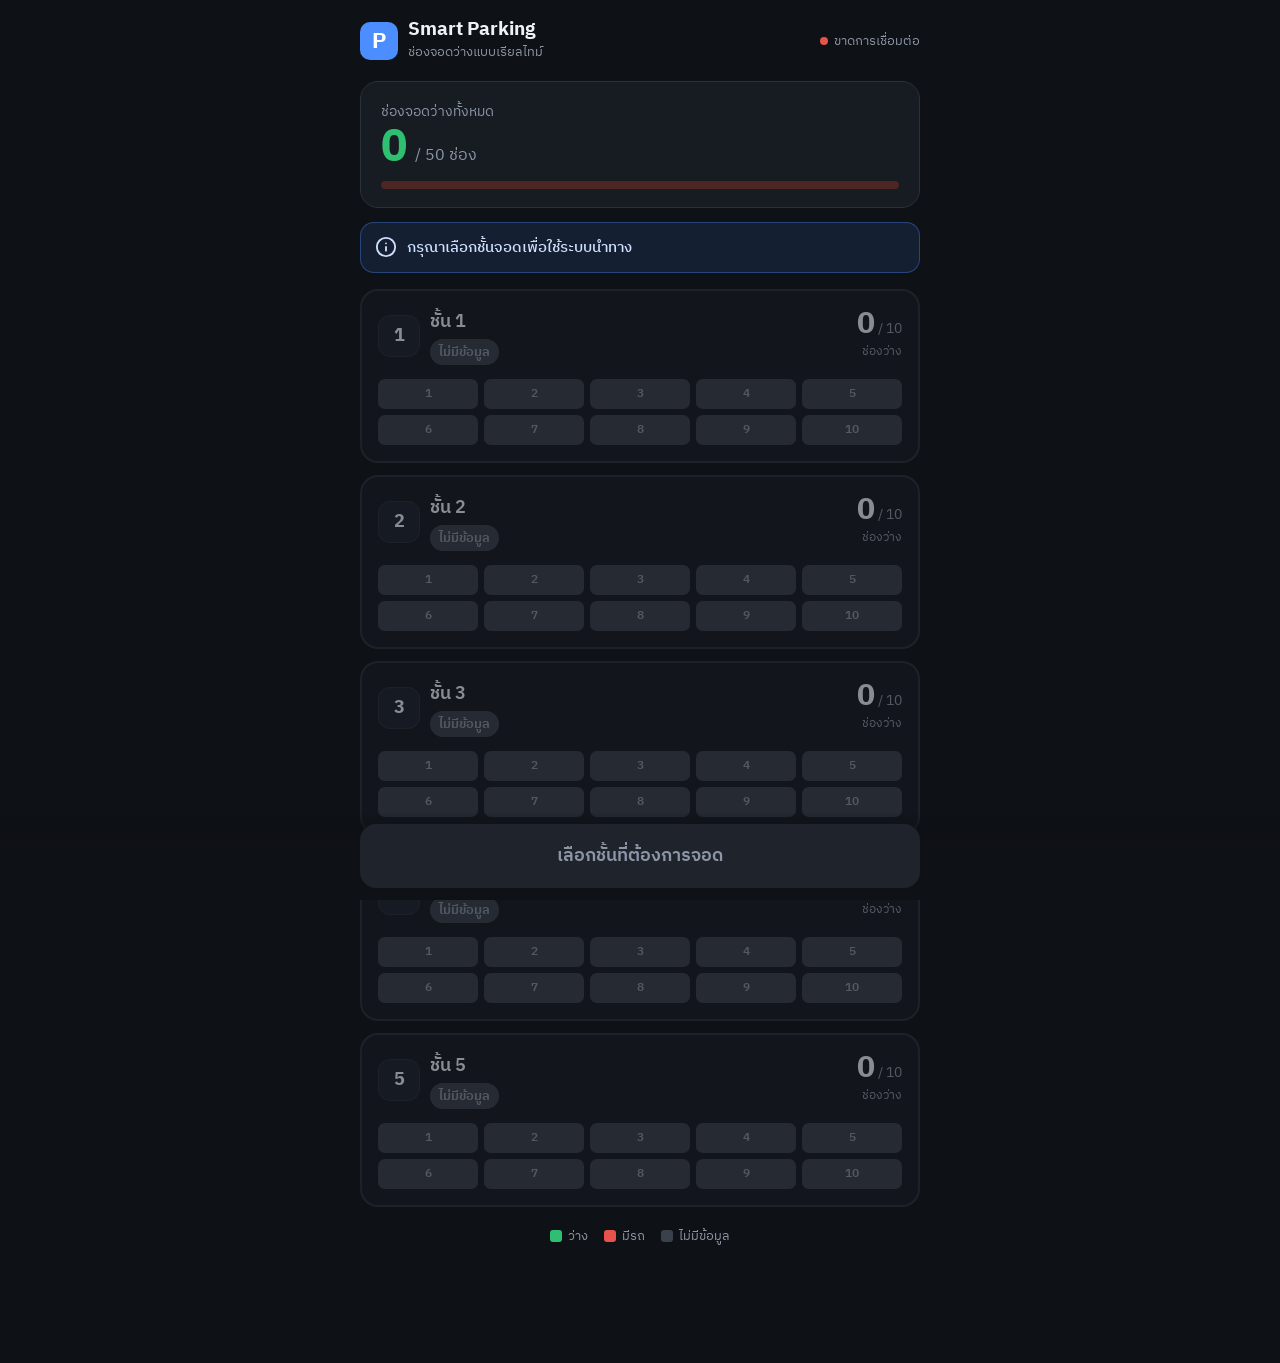
==== index.html @ 0465c323 "Create index.html" ====
<!doctype html>
<html lang="th">
<head>
<meta charset="utf-8">
<meta name="viewport" content="width=device-width,initial-scale=1,viewport-fit=cover">
<meta name="theme-color" content="#0e1116">
<title>Smart Parking</title>
<link rel="preconnect" href="https://fonts.googleapis.com">
<link href="https://fonts.googleapis.com/css2?family=IBM+Plex+Sans+Thai:wght@400;500;600;700&display=swap" rel="stylesheet">
<style>
  :root{
    --bg:#0e1116; --panel:#171b22; --panel-2:#1e232c; --line:#2a313c;
    --text:#eef1f5; --muted:#8b95a5;
    --free:#2fbf71; --free-dim:#1c4a33;
    --taken:#e5534b; --taken-dim:#4d2523;
    --warn:#f0a83a; --unknown:#3a414c;
    --accent:#4c8dff;
  }
  *{box-sizing:border-box;margin:0;padding:0}
  html,body{background:var(--bg)}
  body{font-family:'IBM Plex Sans Thai',sans-serif;color:var(--text);min-height:100vh;
       padding:16px 16px calc(110px + env(safe-area-inset-bottom))}
  .wrap{max-width:560px;margin:0 auto}

  /* ---------- ส่วนหัว ---------- */
  header{display:flex;align-items:center;justify-content:space-between;margin:4px 0 18px}
  .brand{display:flex;align-items:center;gap:10px}
  .logo{width:38px;height:38px;border-radius:10px;background:var(--accent);display:grid;place-items:center;
        font-weight:700;font-size:22px;color:#fff}
  .brand h1{font-size:19px;font-weight:700;line-height:1.1}
  .brand small{display:block;color:var(--muted);font-size:13px;font-weight:400}
  .live{display:flex;align-items:center;gap:6px;font-size:13px;color:var(--muted)}
  .live i{width:8px;height:8px;border-radius:50%;background:var(--free);box-shadow:0 0 0 0 rgba(47,191,113,.6);
          animation:pulse 2s infinite}
  .live.off i{background:var(--taken);animation:none}
  @keyframes pulse{70%{box-shadow:0 0 0 7px rgba(47,191,113,0)}100%{box-shadow:0 0 0 0 rgba(47,191,113,0)}}

  /* ---------- สรุปรวม ---------- */
  .summary{background:var(--panel);border:1px solid var(--line);border-radius:18px;padding:18px 20px;margin-bottom:14px}
  .summary .label{color:var(--muted);font-size:14px}
  .summary .big{display:flex;align-items:baseline;gap:8px;margin:2px 0 12px}
  .summary .big b{font-size:44px;font-weight:700;color:var(--free);line-height:1}
  .summary .big span{color:var(--muted);font-size:16px}
  .bar{height:8px;background:var(--taken-dim);border-radius:99px;overflow:hidden}
  .bar > div{height:100%;background:var(--free);border-radius:99px;transition:width .5s}

  /* ---------- คำแนะนำ ---------- */
  .hint{display:flex;gap:10px;align-items:center;background:rgba(76,141,255,.12);border:1px solid rgba(76,141,255,.35);
        color:#cfe0ff;border-radius:14px;padding:12px 14px;font-size:15px;font-weight:500;margin-bottom:16px}
  .hint svg{flex:none}

  /* ---------- การ์ดชั้น ---------- */
  .floors{display:flex;flex-direction:column;gap:12px}
  .floor{background:var(--panel);border:2px solid var(--line);border-radius:18px;padding:16px;cursor:pointer;
         transition:border-color .15s,transform .1s;-webkit-tap-highlight-color:transparent}
  .floor:active{transform:scale(.99)}
  .floor.selected{border-color:var(--accent);background:var(--panel-2)}
  .floor.disabled{cursor:not-allowed;opacity:.55}
  .row{display:flex;align-items:center;justify-content:space-between;gap:10px}
  .fname{display:flex;align-items:center;gap:10px}
  .badge{width:42px;height:42px;border-radius:12px;background:var(--panel-2);border:1px solid var(--line);
         display:grid;place-items:center;font-weight:700;font-size:18px}
  .floor.selected .badge{background:var(--accent);border-color:var(--accent)}
  .fname h2{font-size:18px;font-weight:600}
  .status{font-size:13px;font-weight:600;padding:2px 9px;border-radius:99px;display:inline-block;margin-top:2px}
  .s-free{background:var(--free-dim);color:var(--free)}
  .s-low{background:rgba(240,168,58,.15);color:var(--warn)}
  .s-full{background:var(--taken-dim);color:var(--taken)}
  .s-none{background:var(--unknown);color:var(--muted)}
  .count{text-align:right}
  .count b{font-size:30px;font-weight:700;line-height:1}
  .count span{color:var(--muted);font-size:14px}
  .count small{display:block;color:var(--muted);font-size:12px}

  .slots{display:grid;grid-template-columns:repeat(5,1fr);gap:6px;margin-top:14px}
  .slot{height:30px;border-radius:7px;display:grid;place-items:center;font-size:12px;font-weight:600}
  .slot.free{background:var(--free-dim);color:var(--free);border:1px solid rgba(47,191,113,.4)}
  .slot.taken{background:var(--taken-dim);color:#f3a29d}
  .slot.unknown{background:var(--unknown);color:var(--muted)}
  .offline{color:var(--warn);font-size:13px;margin-top:10px}

  .legend{display:flex;gap:16px;justify-content:center;color:var(--muted);font-size:13px;margin:18px 0 6px}
  .legend span{display:flex;align-items:center;gap:6px}
  .legend i{width:12px;height:12px;border-radius:3px;display:inline-block}
  .updated{text-align:center;color:var(--muted);font-size:12px}

  /* ---------- แถบปุ่มด้านล่าง ---------- */
  .cta{position:fixed;left:0;right:0;bottom:0;padding:12px 16px calc(12px + env(safe-area-inset-bottom));
       background:linear-gradient(to top,var(--bg) 70%,rgba(14,17,22,0))}
  .cta button{display:block;width:100%;max-width:560px;margin:0 auto;border:0;border-radius:16px;padding:17px;
              font:600 18px 'IBM Plex Sans Thai',sans-serif;background:var(--accent);color:#fff;cursor:pointer}
  .cta button:disabled{background:var(--panel-2);color:var(--muted);cursor:default}

  .toast{position:fixed;left:50%;top:16px;transform:translate(-50%,-80px);background:var(--warn);color:#1a1200;
         padding:10px 16px;border-radius:12px;font-weight:600;font-size:14px;transition:transform .3s;z-index:5;
         max-width:calc(100% - 32px)}
  .toast.show{transform:translate(-50%,0)}
</style>
</head>
<body>
<div class="wrap">
  <header>
    <div class="brand">
      <div class="logo">P</div>
      <div><h1>Smart Parking</h1><small>ช่องจอดว่างแบบเรียลไทม์</small></div>
    </div>
    <div class="live" id="live"><i></i><span id="liveText">กำลังเชื่อมต่อ</span></div>
  </header>

  <section class="summary">
    <div class="label">ช่องจอดว่างทั้งหมด</div>
    <div class="big"><b id="totalFree">–</b><span id="totalOf">/ – ช่อง</span></div>
    <div class="bar"><div id="totalBar" style="width:0"></div></div>
  </section>

  <div class="hint">
    <svg width="22" height="22" viewBox="0 0 24 24" fill="none" stroke="currentColor" stroke-width="2"
         stroke-linecap="round" stroke-linejoin="round"><circle cx="12" cy="12" r="10"/><path d="M12 16v-4M12 8h.01"/></svg>
    กรุณาเลือกชั้นจอดเพื่อใช้ระบบนำทาง
  </div>

  <div class="floors" id="floors"></div>

  <div class="legend">
    <span><i style="background:var(--free)"></i>ว่าง</span>
    <span><i style="background:var(--taken)"></i>มีรถ</span>
    <span><i style="background:var(--unknown)"></i>ไม่มีข้อมูล</span>
  </div>
  <div class="updated" id="updated"></div>
</div>

<div class="cta"><button id="go" disabled>เลือกชั้นที่ต้องการจอด</button></div>
<div class="toast" id="toast"></div>

<script>
// =================== ตั้งค่า ===================
const FIREBASE_URL = "https://smart-parking-e512d-default-rtdb.asia-southeast1.firebasedatabase.app";
const FLOORS = [                         // ชั้นทั้งหมดในอาคาร (แสดงเสมอ แม้ ESP32 ยังไม่ส่งข้อมูล)
  { id: "F1", name: "ชั้น 1", slots: 10 },
  { id: "F2", name: "ชั้น 2", slots: 10 },
  { id: "F3", name: "ชั้น 3", slots: 10 },
  { id: "F4", name: "ชั้น 4", slots: 10 },
  { id: "F5", name: "ชั้น 5", slots: 10 },
];
const NAV_PAGE = "nav.html";             // หน้าระบบนำทาง (ส่งชั้นที่เลือกไปเป็น ?floor=F1)
const LOW_LEFT = 2;                      // เหลือว่างไม่เกินนี้ = "ใกล้เต็ม"
const STALE_MS = 120000;                 // ESP32 ไม่ส่งข้อมูลเกิน 2 นาที = ออฟไลน์
const POLL_MS  = 3000;
// ===============================================

const $ = id => document.getElementById(id);
const DEMO = new URLSearchParams(location.search).has('demo');   // ?demo = ข้อมูลจำลอง
let parking = {}, selected = null, online = false;

// ---------- เวลาอ้างอิง ----------
// ไม่ใช้นาฬิกามือถือตรง ๆ เพราะถ้านาฬิกามือถือเพี้ยน ESP32 ทุกตัวจะดูเหมือนออฟไลน์
// ใช้เวลาของ ESP32 ตัวที่ส่งข้อมูลล่าสุด (เวลาจากเซิร์ฟเวอร์ Firebase) เป็นตัวเทียบแทน
const ALL_DOWN_MS = 600000;              // ทุกตัวเงียบเกิน 10 นาที = ถือว่าระบบล่มทั้งหมด
function refNow() {
  let newest = 0;
  for (const f of FLOORS)
    for (const u of Object.values((parking[f.id] || {}).units || {})) newest = Math.max(newest, u.t || 0);
  return newest && Date.now() - newest < ALL_DOWN_MS ? newest : Date.now();
}

// ---------- อ่านสถานะช่องจอด: 0 ว่าง / 1 มีรถ / null ไม่ทราบ (ออฟไลน์หรือเซนเซอร์เสีย) ----------
function slotsOf(f, now) {
  const d = parking[f.id] || {};
  const arr = new Array(f.slots).fill(null);
  for (const [k, v] of Object.entries(d.slots || {}))
    if (+k < f.slots) arr[+k] = (v === 0 || v === 1) ? v : null;   // 2 = เซนเซอร์เสีย
  for (const u of Object.values(d.units || {}))
    if (!u.t || now - u.t > STALE_MS)
      for (let i = u.from; i < u.from + u.count && i < f.slots; i++) arr[i] = null;
  return arr;
}

function statusOf(free, known, total) {
  if (known === 0)    return ['s-none', 'ไม่มีข้อมูล'];
  if (free === 0)     return ['s-full', 'เต็ม'];
  if (free <= LOW_LEFT) return ['s-low', 'ใกล้เต็ม'];
  return ['s-free', 'ว่าง'];
}

// ---------- วาดหน้าจอ ----------
function render() {
  let sumFree = 0, sumTotal = 0, latest = 0;
  const box = $('floors'), now = refNow();
  box.innerHTML = '';

  for (const f of FLOORS) {
    const slots = slotsOf(f, now);
    const free  = slots.filter(s => s === 0).length;
    const known = slots.filter(s => s !== null).length;
    const [cls, label] = statusOf(free, known, f.slots);
    sumFree += free; sumTotal += f.slots;
    for (const u of Object.values((parking[f.id] || {}).units || {})) latest = Math.max(latest, u.t || 0);

    const canPick = free > 0;
    if (selected === f.id && !canPick) { selected = null; toast(`${f.name} เต็มแล้ว กรุณาเลือกชั้นอื่น`); }

    const el = document.createElement('div');
    el.className = 'floor' + (selected === f.id ? ' selected' : '') + (canPick ? '' : ' disabled');
    el.innerHTML = `
      <div class="row">
        <div class="fname">
          <div class="badge">${f.id.replace(/\D/g, '')}</div>
          <div><h2>${f.name}</h2><span class="status ${cls}">${label}</span></div>
        </div>
        <div class="count"><b>${free}</b><span> / ${f.slots}</span><small>ช่องว่าง</small></div>
      </div>
      <div class="slots">${slots.map((s, i) =>
        `<div class="slot ${s === 0 ? 'free' : s === 1 ? 'taken' : 'unknown'}">${i + 1}</div>`).join('')}</div>
      ${known > 0 && known < f.slots ? '<div class="offline">⚠️ เซนเซอร์บางส่วนไม่มีข้อมูล</div>' : ''}`;
    el.onclick = () => {
      if (!canPick) return toast(known ? `${f.name} เต็มแล้ว` : `${f.name} ยังไม่มีข้อมูล`);
      selected = f.id; render();
    };
    box.appendChild(el);
  }

  $('totalFree').textContent = sumFree;
  $('totalOf').textContent = `/ ${sumTotal} ช่อง`;
  $('totalBar').style.width = (sumTotal ? sumFree / sumTotal * 100 : 0) + '%';
  $('updated').textContent = latest ? 'อัปเดตล่าสุด ' + new Date(latest).toLocaleTimeString('th-TH') : '';

  const go = $('go'), sel = FLOORS.find(f => f.id === selected);
  go.disabled = !sel;
  go.textContent = sel ? `เริ่มนำทางไป ${sel.name}  →` : 'เลือกชั้นที่ต้องการจอด';

  $('live').classList.toggle('off', !online);
  $('liveText').textContent = online ? (DEMO ? 'โหมดสาธิต' : 'ออนไลน์') : 'ขาดการเชื่อมต่อ';
}

$('go').onclick = () => {
  if (selected) location.href = `${NAV_PAGE}?floor=${encodeURIComponent(selected)}`;
};

let toastTimer;
function toast(msg) {
  const t = $('toast'); t.textContent = msg; t.classList.add('show');
  clearTimeout(toastTimer); toastTimer = setTimeout(() => t.classList.remove('show'), 2200);
}

// ---------- ดึงข้อมูล ----------
async function load() {
  if (DEMO) { demoTick(); online = true; render(); return; }
  try {
    const r = await fetch(FIREBASE_URL + '/parking.json', { cache: 'no-store' });
    if (!r.ok) throw new Error(r.status);
    parking = (await r.json()) || {};
    online = true;
  } catch (e) { online = false; }
  render();
}

// ข้อมูลจำลอง ใช้ดูหน้าตาโดยไม่ต้องมีเซนเซอร์ (เปิดด้วย ?demo)
function demoTick() {
  for (const f of FLOORS) {
    const d = parking[f.id] || (parking[f.id] = {
      slots: Array.from({ length: f.slots }, () => +(Math.random() < 0.6)), units: {} });
    if (f.id === 'F3') d.slots = d.slots.map(() => 1);                       // ชั้น 3 เต็ม
    else if (Math.random() < 0.5) { const i = Math.floor(Math.random() * f.slots); d.slots[i] ^= 1; }
    d.units = { A: { t: Date.now(), from: 0, count: 5 },
                B: { t: f.id === 'F5' ? 0 : Date.now(), from: 5, count: 5 } };      // ชั้น 5 ตัว B ออฟไลน์
  }
}

render();
load();
setInterval(load, POLL_MS);
</script>
</body>
</html>
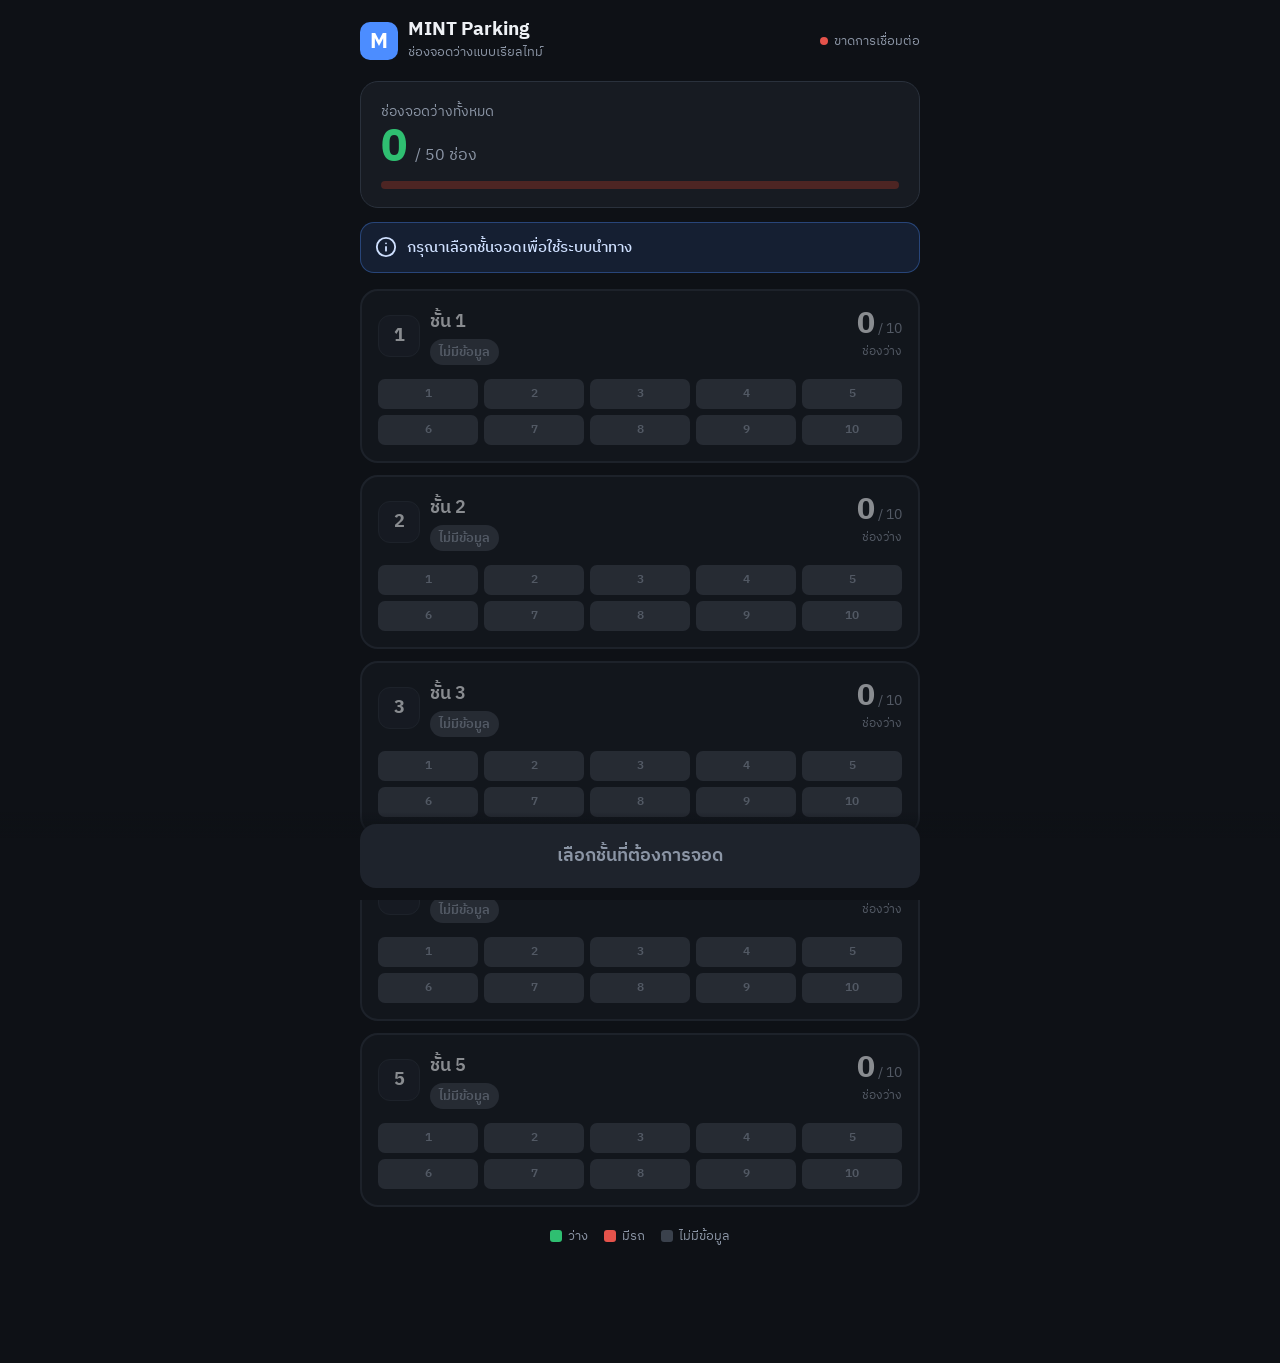
==== commit b250dc0a: "Update index.html" ====
--- a/index.html
+++ b/index.html
@@ -101,8 +101,8 @@
 <div class="wrap">
   <header>
     <div class="brand">
-      <div class="logo">P</div>
-      <div><h1>Smart Parking</h1><small>ช่องจอดว่างแบบเรียลไทม์</small></div>
+      <div class="logo">M</div>
+      <div><h1>MINT Parking</h1><small>ช่องจอดว่างแบบเรียลไทม์</small></div>
     </div>
     <div class="live" id="live"><i></i><span id="liveText">กำลังเชื่อมต่อ</span></div>
   </header>
@@ -134,7 +134,7 @@
 
 <script>
 // =================== ตั้งค่า ===================
-const FIREBASE_URL = "https://smart-parking-e512d-default-rtdb.asia-southeast1.firebasedatabase.app";
+const FIREBASE_URL = "https://mintparking-52573-default-rtdb.asia-southeast1.firebasedatabase.app";
 const FLOORS = [                         // ชั้นทั้งหมดในอาคาร (แสดงเสมอ แม้ ESP32 ยังไม่ส่งข้อมูล)
   { id: "F1", name: "ชั้น 1", slots: 10 },
   { id: "F2", name: "ชั้น 2", slots: 10 },
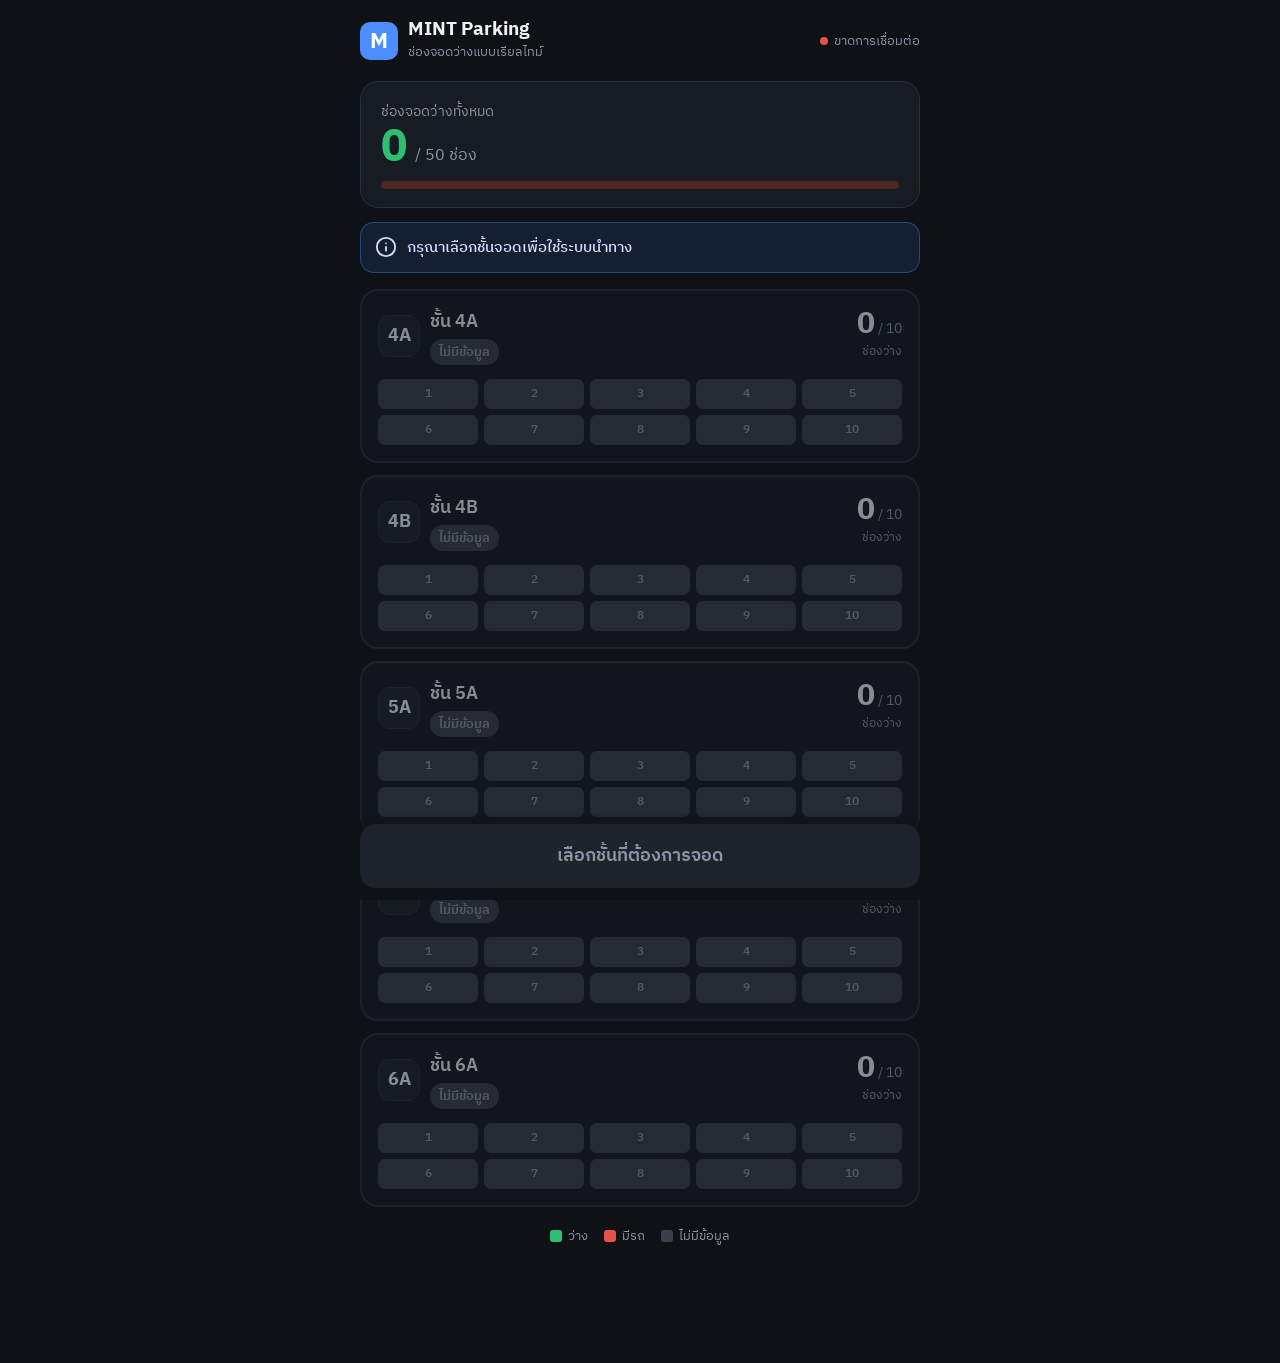
==== commit d6d376fd: "Update index.html" ====
--- a/index.html
+++ b/index.html
@@ -4,7 +4,7 @@
 <meta charset="utf-8">
 <meta name="viewport" content="width=device-width,initial-scale=1,viewport-fit=cover">
 <meta name="theme-color" content="#0e1116">
-<title>Smart Parking</title>
+<title>MINT Parking</title>
 <link rel="preconnect" href="https://fonts.googleapis.com">
 <link href="https://fonts.googleapis.com/css2?family=IBM+Plex+Sans+Thai:wght@400;500;600;700&display=swap" rel="stylesheet">
 <style>
@@ -136,11 +136,11 @@
 // =================== ตั้งค่า ===================
 const FIREBASE_URL = "https://mintparking-52573-default-rtdb.asia-southeast1.firebasedatabase.app";
 const FLOORS = [                         // ชั้นทั้งหมดในอาคาร (แสดงเสมอ แม้ ESP32 ยังไม่ส่งข้อมูล)
-  { id: "F1", name: "ชั้น 1", slots: 10 },
-  { id: "F2", name: "ชั้น 2", slots: 10 },
-  { id: "F3", name: "ชั้น 3", slots: 10 },
-  { id: "F4", name: "ชั้น 4", slots: 10 },
-  { id: "F5", name: "ชั้น 5", slots: 10 },
+  { id: "F1", name: "ชั้น 4A", short: "4A", slots: 10 },
+  { id: "F2", name: "ชั้น 4B", short: "4B", slots: 10 },
+  { id: "F3", name: "ชั้น 5A", short: "5A", slots: 10 },
+  { id: "F4", name: "ชั้น 5B", short: "5B", slots: 10 },
+  { id: "F5", name: "ชั้น 6A", short: "6A", slots: 10 },
 ];
 const NAV_PAGE = "nav.html";             // หน้าระบบนำทาง (ส่งชั้นที่เลือกไปเป็น ?floor=F1)
 const LOW_LEFT = 2;                      // เหลือว่างไม่เกินนี้ = "ใกล้เต็ม"
@@ -204,7 +204,7 @@
     el.innerHTML = `
       <div class="row">
         <div class="fname">
-          <div class="badge">${f.id.replace(/\D/g, '')}</div>
+          <div class="badge">${f.short || f.id}</div>
           <div><h2>${f.name}</h2><span class="status ${cls}">${label}</span></div>
         </div>
         <div class="count"><b>${free}</b><span> / ${f.slots}</span><small>ช่องว่าง</small></div>
@@ -259,10 +259,10 @@
   for (const f of FLOORS) {
     const d = parking[f.id] || (parking[f.id] = {
       slots: Array.from({ length: f.slots }, () => +(Math.random() < 0.6)), units: {} });
-    if (f.id === 'F3') d.slots = d.slots.map(() => 1);                       // ชั้น 3 เต็ม
+    if (f.id === 'F3') d.slots = d.slots.map(() => 1);                       // ชั้น 5A เต็ม
     else if (Math.random() < 0.5) { const i = Math.floor(Math.random() * f.slots); d.slots[i] ^= 1; }
     d.units = { A: { t: Date.now(), from: 0, count: 5 },
-                B: { t: f.id === 'F5' ? 0 : Date.now(), from: 5, count: 5 } };      // ชั้น 5 ตัว B ออฟไลน์
+                B: { t: f.id === 'F5' ? 0 : Date.now(), from: 5, count: 5 } };      // ชั้น 6A ตัว B ออฟไลน์
   }
 }
 
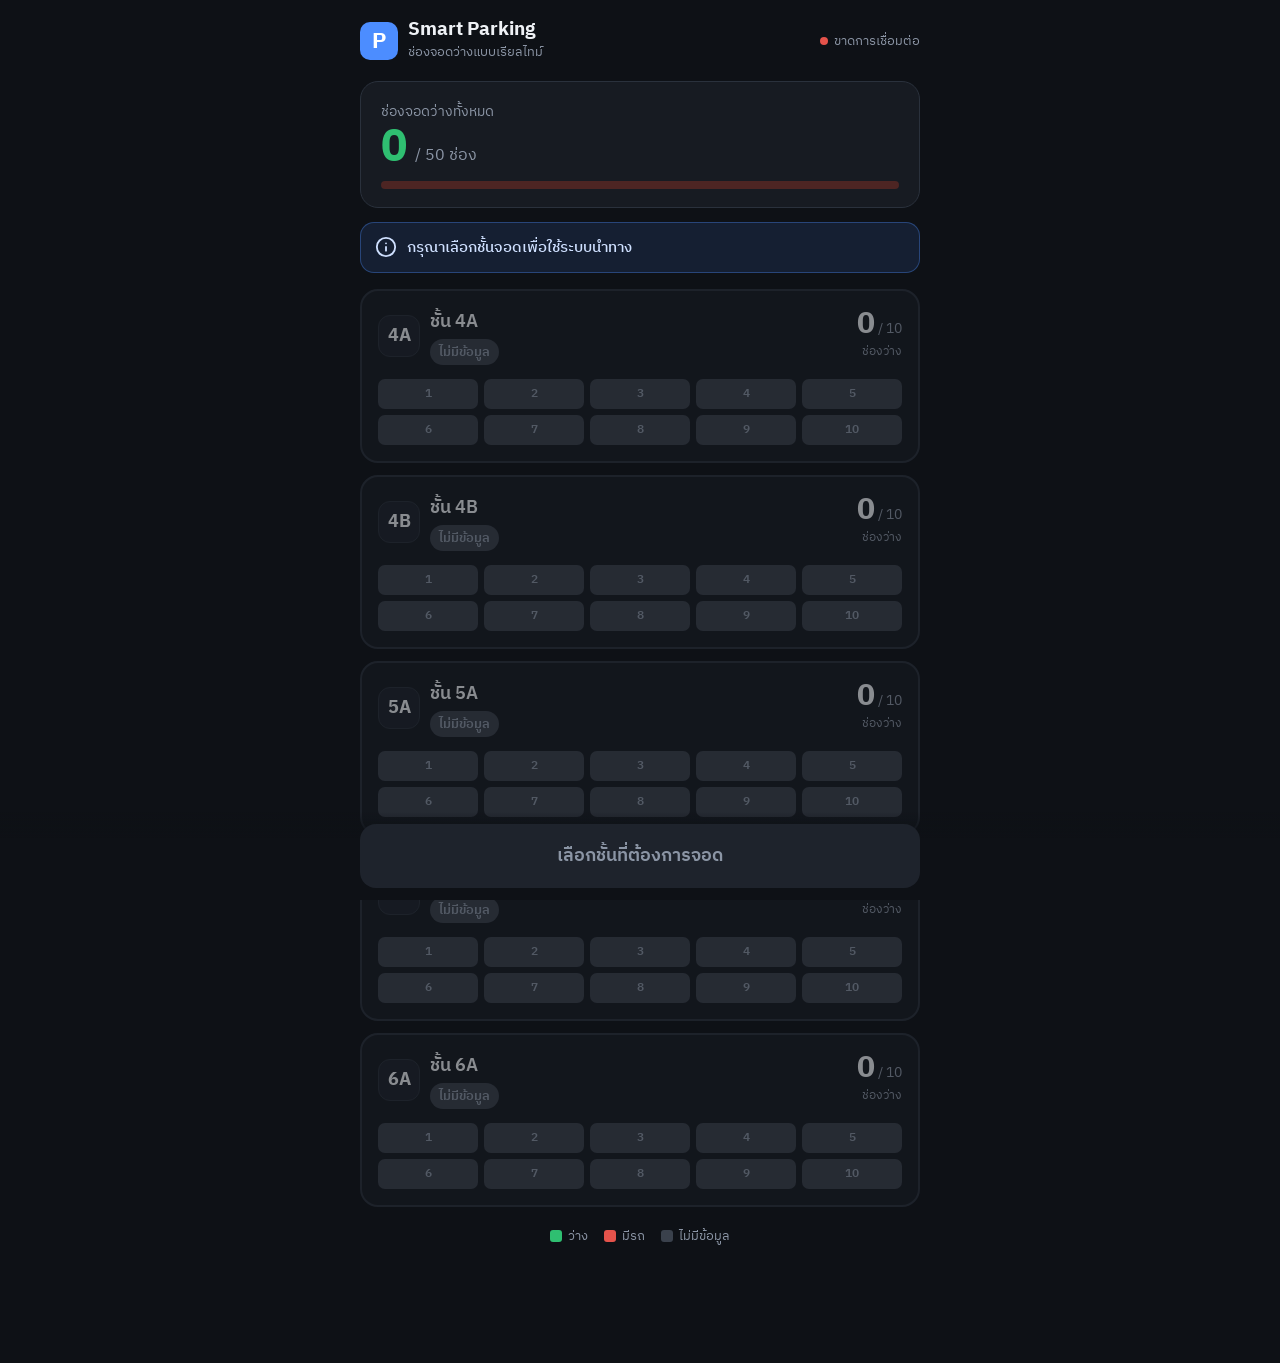
==== commit 0797170b: "Add files via upload" ====
--- a/index.html
+++ b/index.html
@@ -4,105 +4,19 @@
 <meta charset="utf-8">
 <meta name="viewport" content="width=device-width,initial-scale=1,viewport-fit=cover">
 <meta name="theme-color" content="#0e1116">
-<title>MINT Parking</title>
+<title>Smart Parking</title>
 <link rel="preconnect" href="https://fonts.googleapis.com">
 <link href="https://fonts.googleapis.com/css2?family=IBM+Plex+Sans+Thai:wght@400;500;600;700&display=swap" rel="stylesheet">
-<style>
-  :root{
-    --bg:#0e1116; --panel:#171b22; --panel-2:#1e232c; --line:#2a313c;
-    --text:#eef1f5; --muted:#8b95a5;
-    --free:#2fbf71; --free-dim:#1c4a33;
-    --taken:#e5534b; --taken-dim:#4d2523;
-    --warn:#f0a83a; --unknown:#3a414c;
-    --accent:#4c8dff;
-  }
-  *{box-sizing:border-box;margin:0;padding:0}
-  html,body{background:var(--bg)}
-  body{font-family:'IBM Plex Sans Thai',sans-serif;color:var(--text);min-height:100vh;
-       padding:16px 16px calc(110px + env(safe-area-inset-bottom))}
-  .wrap{max-width:560px;margin:0 auto}
-
-  /* ---------- ส่วนหัว ---------- */
-  header{display:flex;align-items:center;justify-content:space-between;margin:4px 0 18px}
-  .brand{display:flex;align-items:center;gap:10px}
-  .logo{width:38px;height:38px;border-radius:10px;background:var(--accent);display:grid;place-items:center;
-        font-weight:700;font-size:22px;color:#fff}
-  .brand h1{font-size:19px;font-weight:700;line-height:1.1}
-  .brand small{display:block;color:var(--muted);font-size:13px;font-weight:400}
-  .live{display:flex;align-items:center;gap:6px;font-size:13px;color:var(--muted)}
-  .live i{width:8px;height:8px;border-radius:50%;background:var(--free);box-shadow:0 0 0 0 rgba(47,191,113,.6);
-          animation:pulse 2s infinite}
-  .live.off i{background:var(--taken);animation:none}
-  @keyframes pulse{70%{box-shadow:0 0 0 7px rgba(47,191,113,0)}100%{box-shadow:0 0 0 0 rgba(47,191,113,0)}}
-
-  /* ---------- สรุปรวม ---------- */
-  .summary{background:var(--panel);border:1px solid var(--line);border-radius:18px;padding:18px 20px;margin-bottom:14px}
-  .summary .label{color:var(--muted);font-size:14px}
-  .summary .big{display:flex;align-items:baseline;gap:8px;margin:2px 0 12px}
-  .summary .big b{font-size:44px;font-weight:700;color:var(--free);line-height:1}
-  .summary .big span{color:var(--muted);font-size:16px}
-  .bar{height:8px;background:var(--taken-dim);border-radius:99px;overflow:hidden}
-  .bar > div{height:100%;background:var(--free);border-radius:99px;transition:width .5s}
-
-  /* ---------- คำแนะนำ ---------- */
-  .hint{display:flex;gap:10px;align-items:center;background:rgba(76,141,255,.12);border:1px solid rgba(76,141,255,.35);
-        color:#cfe0ff;border-radius:14px;padding:12px 14px;font-size:15px;font-weight:500;margin-bottom:16px}
-  .hint svg{flex:none}
-
-  /* ---------- การ์ดชั้น ---------- */
-  .floors{display:flex;flex-direction:column;gap:12px}
-  .floor{background:var(--panel);border:2px solid var(--line);border-radius:18px;padding:16px;cursor:pointer;
-         transition:border-color .15s,transform .1s;-webkit-tap-highlight-color:transparent}
-  .floor:active{transform:scale(.99)}
-  .floor.selected{border-color:var(--accent);background:var(--panel-2)}
-  .floor.disabled{cursor:not-allowed;opacity:.55}
-  .row{display:flex;align-items:center;justify-content:space-between;gap:10px}
-  .fname{display:flex;align-items:center;gap:10px}
-  .badge{width:42px;height:42px;border-radius:12px;background:var(--panel-2);border:1px solid var(--line);
-         display:grid;place-items:center;font-weight:700;font-size:18px}
-  .floor.selected .badge{background:var(--accent);border-color:var(--accent)}
-  .fname h2{font-size:18px;font-weight:600}
-  .status{font-size:13px;font-weight:600;padding:2px 9px;border-radius:99px;display:inline-block;margin-top:2px}
-  .s-free{background:var(--free-dim);color:var(--free)}
-  .s-low{background:rgba(240,168,58,.15);color:var(--warn)}
-  .s-full{background:var(--taken-dim);color:var(--taken)}
-  .s-none{background:var(--unknown);color:var(--muted)}
-  .count{text-align:right}
-  .count b{font-size:30px;font-weight:700;line-height:1}
-  .count span{color:var(--muted);font-size:14px}
-  .count small{display:block;color:var(--muted);font-size:12px}
-
-  .slots{display:grid;grid-template-columns:repeat(5,1fr);gap:6px;margin-top:14px}
-  .slot{height:30px;border-radius:7px;display:grid;place-items:center;font-size:12px;font-weight:600}
-  .slot.free{background:var(--free-dim);color:var(--free);border:1px solid rgba(47,191,113,.4)}
-  .slot.taken{background:var(--taken-dim);color:#f3a29d}
-  .slot.unknown{background:var(--unknown);color:var(--muted)}
-  .offline{color:var(--warn);font-size:13px;margin-top:10px}
-
-  .legend{display:flex;gap:16px;justify-content:center;color:var(--muted);font-size:13px;margin:18px 0 6px}
-  .legend span{display:flex;align-items:center;gap:6px}
-  .legend i{width:12px;height:12px;border-radius:3px;display:inline-block}
-  .updated{text-align:center;color:var(--muted);font-size:12px}
-
-  /* ---------- แถบปุ่มด้านล่าง ---------- */
-  .cta{position:fixed;left:0;right:0;bottom:0;padding:12px 16px calc(12px + env(safe-area-inset-bottom));
-       background:linear-gradient(to top,var(--bg) 70%,rgba(14,17,22,0))}
-  .cta button{display:block;width:100%;max-width:560px;margin:0 auto;border:0;border-radius:16px;padding:17px;
-              font:600 18px 'IBM Plex Sans Thai',sans-serif;background:var(--accent);color:#fff;cursor:pointer}
-  .cta button:disabled{background:var(--panel-2);color:var(--muted);cursor:default}
-
-  .toast{position:fixed;left:50%;top:16px;transform:translate(-50%,-80px);background:var(--warn);color:#1a1200;
-         padding:10px 16px;border-radius:12px;font-weight:600;font-size:14px;transition:transform .3s;z-index:5;
-         max-width:calc(100% - 32px)}
-  .toast.show{transform:translate(-50%,0)}
-</style>
+<!-- แก้ไฟล์ CSS/JS เมื่อไร ให้เพิ่มเลข ?v= เพื่อให้มือถือโหลดไฟล์ใหม่ -->
+<link rel="stylesheet" href="css/base.css?v=1">
+<link rel="stylesheet" href="css/dashboard.css?v=1">
 </head>
 <body>
 <div class="wrap">
   <header>
     <div class="brand">
-      <div class="logo">M</div>
-      <div><h1>MINT Parking</h1><small>ช่องจอดว่างแบบเรียลไทม์</small></div>
+      <div class="logo">P</div>
+      <div><h1>Smart Parking</h1><small>ช่องจอดว่างแบบเรียลไทม์</small></div>
     </div>
     <div class="live" id="live"><i></i><span id="liveText">กำลังเชื่อมต่อ</span></div>
   </header>
@@ -122,9 +36,9 @@
   <div class="floors" id="floors"></div>
 
   <div class="legend">
-    <span><i style="background:var(--free)"></i>ว่าง</span>
-    <span><i style="background:var(--taken)"></i>มีรถ</span>
-    <span><i style="background:var(--unknown)"></i>ไม่มีข้อมูล</span>
+    <span><i class="l-free"></i>ว่าง</span>
+    <span><i class="l-taken"></i>มีรถ</span>
+    <span><i class="l-unknown"></i>ไม่มีข้อมูล</span>
   </div>
   <div class="updated" id="updated"></div>
 </div>
@@ -132,143 +46,8 @@
 <div class="cta"><button id="go" disabled>เลือกชั้นที่ต้องการจอด</button></div>
 <div class="toast" id="toast"></div>
 
-<script>
-// =================== ตั้งค่า ===================
-const FIREBASE_URL = "https://mintparking-52573-default-rtdb.asia-southeast1.firebasedatabase.app";
-const FLOORS = [                         // ชั้นทั้งหมดในอาคาร (แสดงเสมอ แม้ ESP32 ยังไม่ส่งข้อมูล)
-  { id: "F1", name: "ชั้น 4A", short: "4A", slots: 10 },
-  { id: "F2", name: "ชั้น 4B", short: "4B", slots: 10 },
-  { id: "F3", name: "ชั้น 5A", short: "5A", slots: 10 },
-  { id: "F4", name: "ชั้น 5B", short: "5B", slots: 10 },
-  { id: "F5", name: "ชั้น 6A", short: "6A", slots: 10 },
-];
-const NAV_PAGE = "nav.html";             // หน้าระบบนำทาง (ส่งชั้นที่เลือกไปเป็น ?floor=F1)
-const LOW_LEFT = 2;                      // เหลือว่างไม่เกินนี้ = "ใกล้เต็ม"
-const STALE_MS = 120000;                 // ESP32 ไม่ส่งข้อมูลเกิน 2 นาที = ออฟไลน์
-const POLL_MS  = 3000;
-// ===============================================
-
-const $ = id => document.getElementById(id);
-const DEMO = new URLSearchParams(location.search).has('demo');   // ?demo = ข้อมูลจำลอง
-let parking = {}, selected = null, online = false;
-
-// ---------- เวลาอ้างอิง ----------
-// ไม่ใช้นาฬิกามือถือตรง ๆ เพราะถ้านาฬิกามือถือเพี้ยน ESP32 ทุกตัวจะดูเหมือนออฟไลน์
-// ใช้เวลาของ ESP32 ตัวที่ส่งข้อมูลล่าสุด (เวลาจากเซิร์ฟเวอร์ Firebase) เป็นตัวเทียบแทน
-const ALL_DOWN_MS = 600000;              // ทุกตัวเงียบเกิน 10 นาที = ถือว่าระบบล่มทั้งหมด
-function refNow() {
-  let newest = 0;
-  for (const f of FLOORS)
-    for (const u of Object.values((parking[f.id] || {}).units || {})) newest = Math.max(newest, u.t || 0);
-  return newest && Date.now() - newest < ALL_DOWN_MS ? newest : Date.now();
-}
-
-// ---------- อ่านสถานะช่องจอด: 0 ว่าง / 1 มีรถ / null ไม่ทราบ (ออฟไลน์หรือเซนเซอร์เสีย) ----------
-function slotsOf(f, now) {
-  const d = parking[f.id] || {};
-  const arr = new Array(f.slots).fill(null);
-  for (const [k, v] of Object.entries(d.slots || {}))
-    if (+k < f.slots) arr[+k] = (v === 0 || v === 1) ? v : null;   // 2 = เซนเซอร์เสีย
-  for (const u of Object.values(d.units || {}))
-    if (!u.t || now - u.t > STALE_MS)
-      for (let i = u.from; i < u.from + u.count && i < f.slots; i++) arr[i] = null;
-  return arr;
-}
-
-function statusOf(free, known, total) {
-  if (known === 0)    return ['s-none', 'ไม่มีข้อมูล'];
-  if (free === 0)     return ['s-full', 'เต็ม'];
-  if (free <= LOW_LEFT) return ['s-low', 'ใกล้เต็ม'];
-  return ['s-free', 'ว่าง'];
-}
-
-// ---------- วาดหน้าจอ ----------
-function render() {
-  let sumFree = 0, sumTotal = 0, latest = 0;
-  const box = $('floors'), now = refNow();
-  box.innerHTML = '';
-
-  for (const f of FLOORS) {
-    const slots = slotsOf(f, now);
-    const free  = slots.filter(s => s === 0).length;
-    const known = slots.filter(s => s !== null).length;
-    const [cls, label] = statusOf(free, known, f.slots);
-    sumFree += free; sumTotal += f.slots;
-    for (const u of Object.values((parking[f.id] || {}).units || {})) latest = Math.max(latest, u.t || 0);
-
-    const canPick = free > 0;
-    if (selected === f.id && !canPick) { selected = null; toast(`${f.name} เต็มแล้ว กรุณาเลือกชั้นอื่น`); }
-
-    const el = document.createElement('div');
-    el.className = 'floor' + (selected === f.id ? ' selected' : '') + (canPick ? '' : ' disabled');
-    el.innerHTML = `
-      <div class="row">
-        <div class="fname">
-          <div class="badge">${f.short || f.id}</div>
-          <div><h2>${f.name}</h2><span class="status ${cls}">${label}</span></div>
-        </div>
-        <div class="count"><b>${free}</b><span> / ${f.slots}</span><small>ช่องว่าง</small></div>
-      </div>
-      <div class="slots">${slots.map((s, i) =>
-        `<div class="slot ${s === 0 ? 'free' : s === 1 ? 'taken' : 'unknown'}">${i + 1}</div>`).join('')}</div>
-      ${known > 0 && known < f.slots ? '<div class="offline">⚠️ เซนเซอร์บางส่วนไม่มีข้อมูล</div>' : ''}`;
-    el.onclick = () => {
-      if (!canPick) return toast(known ? `${f.name} เต็มแล้ว` : `${f.name} ยังไม่มีข้อมูล`);
-      selected = f.id; render();
-    };
-    box.appendChild(el);
-  }
-
-  $('totalFree').textContent = sumFree;
-  $('totalOf').textContent = `/ ${sumTotal} ช่อง`;
-  $('totalBar').style.width = (sumTotal ? sumFree / sumTotal * 100 : 0) + '%';
-  $('updated').textContent = latest ? 'อัปเดตล่าสุด ' + new Date(latest).toLocaleTimeString('th-TH') : '';
-
-  const go = $('go'), sel = FLOORS.find(f => f.id === selected);
-  go.disabled = !sel;
-  go.textContent = sel ? `เริ่มนำทางไป ${sel.name}  →` : 'เลือกชั้นที่ต้องการจอด';
-
-  $('live').classList.toggle('off', !online);
-  $('liveText').textContent = online ? (DEMO ? 'โหมดสาธิต' : 'ออนไลน์') : 'ขาดการเชื่อมต่อ';
-}
-
-$('go').onclick = () => {
-  if (selected) location.href = `${NAV_PAGE}?floor=${encodeURIComponent(selected)}`;
-};
-
-let toastTimer;
-function toast(msg) {
-  const t = $('toast'); t.textContent = msg; t.classList.add('show');
-  clearTimeout(toastTimer); toastTimer = setTimeout(() => t.classList.remove('show'), 2200);
-}
-
-// ---------- ดึงข้อมูล ----------
-async function load() {
-  if (DEMO) { demoTick(); online = true; render(); return; }
-  try {
-    const r = await fetch(FIREBASE_URL + '/parking.json', { cache: 'no-store' });
-    if (!r.ok) throw new Error(r.status);
-    parking = (await r.json()) || {};
-    online = true;
-  } catch (e) { online = false; }
-  render();
-}
-
-// ข้อมูลจำลอง ใช้ดูหน้าตาโดยไม่ต้องมีเซนเซอร์ (เปิดด้วย ?demo)
-function demoTick() {
-  for (const f of FLOORS) {
-    const d = parking[f.id] || (parking[f.id] = {
-      slots: Array.from({ length: f.slots }, () => +(Math.random() < 0.6)), units: {} });
-    if (f.id === 'F3') d.slots = d.slots.map(() => 1);                       // ชั้น 5A เต็ม
-    else if (Math.random() < 0.5) { const i = Math.floor(Math.random() * f.slots); d.slots[i] ^= 1; }
-    d.units = { A: { t: Date.now(), from: 0, count: 5 },
-                B: { t: f.id === 'F5' ? 0 : Date.now(), from: 5, count: 5 } };      // ชั้น 6A ตัว B ออฟไลน์
-  }
-}
-
-render();
-load();
-setInterval(load, POLL_MS);
-</script>
+<script src="js/config.js?v=1"></script>
+<script src="js/parking.js?v=1"></script>
+<script src="js/dashboard.js?v=1"></script>
 </body>
 </html>
--- a/css/base.css
+++ b/css/base.css
@@ -0,0 +1,17 @@
+/* =====================================================================
+ * base.css — สี ฟอนต์ และค่าพื้นฐานที่ใช้ร่วมกันทั้งสองหน้า
+ * ===================================================================== */
+:root{
+  --bg:#0e1116; --panel:#171b22; --panel-2:#1e232c; --line:#2a313c;
+  --text:#eef1f5; --muted:#8b95a5;
+  --free:#2fbf71; --free-dim:#1c4a33;
+  --taken:#e5534b; --taken-dim:#4d2523;
+  --warn:#f0a83a; --unknown:#3a414c;
+  --accent:#4c8dff;
+  --turn:#0f7a3f;        /* พื้นหลังหน้านำทางเมื่อถึงจุดเลี้ยว */
+  --arrive:#12305e;      /* พื้นหลังหน้านำทางเมื่อถึงชั้นจอด */
+}
+*{box-sizing:border-box;margin:0;padding:0}
+html,body{background:var(--bg)}
+body{font-family:'IBM Plex Sans Thai',sans-serif;color:var(--text);min-height:100vh}
+button{font-family:inherit;cursor:pointer;-webkit-tap-highlight-color:transparent}
--- a/css/dashboard.css
+++ b/css/dashboard.css
@@ -0,0 +1,82 @@
+/* =====================================================================
+ * dashboard.css — หน้าแดชบอร์ด (index.html)
+ * ===================================================================== */
+body{padding:16px 16px calc(110px + env(safe-area-inset-bottom))}
+.wrap{max-width:560px;margin:0 auto}
+
+/* ---------- ส่วนหัว ---------- */
+header{display:flex;align-items:center;justify-content:space-between;margin:4px 0 18px}
+.brand{display:flex;align-items:center;gap:10px}
+.logo{width:38px;height:38px;border-radius:10px;background:var(--accent);display:grid;place-items:center;
+      font-weight:700;font-size:22px;color:#fff}
+.brand h1{font-size:19px;font-weight:700;line-height:1.1}
+.brand small{display:block;color:var(--muted);font-size:13px;font-weight:400}
+.live{display:flex;align-items:center;gap:6px;font-size:13px;color:var(--muted)}
+.live i{width:8px;height:8px;border-radius:50%;background:var(--free);box-shadow:0 0 0 0 rgba(47,191,113,.6);
+        animation:pulse 2s infinite}
+.live.off i{background:var(--taken);animation:none}
+@keyframes pulse{70%{box-shadow:0 0 0 7px rgba(47,191,113,0)}100%{box-shadow:0 0 0 0 rgba(47,191,113,0)}}
+
+/* ---------- สรุปรวม ---------- */
+.summary{background:var(--panel);border:1px solid var(--line);border-radius:18px;padding:18px 20px;margin-bottom:14px}
+.summary .label{color:var(--muted);font-size:14px}
+.summary .big{display:flex;align-items:baseline;gap:8px;margin:2px 0 12px}
+.summary .big b{font-size:44px;font-weight:700;color:var(--free);line-height:1}
+.summary .big span{color:var(--muted);font-size:16px}
+.bar{height:8px;background:var(--taken-dim);border-radius:99px;overflow:hidden}
+.bar > div{height:100%;background:var(--free);border-radius:99px;transition:width .5s}
+
+/* ---------- คำแนะนำ ---------- */
+.hint{display:flex;gap:10px;align-items:center;background:rgba(76,141,255,.12);border:1px solid rgba(76,141,255,.35);
+      color:#cfe0ff;border-radius:14px;padding:12px 14px;font-size:15px;font-weight:500;margin-bottom:16px}
+.hint svg{flex:none}
+
+/* ---------- การ์ดชั้น ---------- */
+.floors{display:flex;flex-direction:column;gap:12px}
+.floor{background:var(--panel);border:2px solid var(--line);border-radius:18px;padding:16px;cursor:pointer;
+       transition:border-color .15s,transform .1s;-webkit-tap-highlight-color:transparent}
+.floor:active{transform:scale(.99)}
+.floor.selected{border-color:var(--accent);background:var(--panel-2)}
+.floor.disabled{cursor:not-allowed;opacity:.55}
+.row{display:flex;align-items:center;justify-content:space-between;gap:10px}
+.fname{display:flex;align-items:center;gap:10px}
+.badge{width:42px;height:42px;border-radius:12px;background:var(--panel-2);border:1px solid var(--line);
+       display:grid;place-items:center;font-weight:700;font-size:18px}
+.floor.selected .badge{background:var(--accent);border-color:var(--accent)}
+.fname h2{font-size:18px;font-weight:600}
+.status{font-size:13px;font-weight:600;padding:2px 9px;border-radius:99px;display:inline-block;margin-top:2px}
+.s-free{background:var(--free-dim);color:var(--free)}
+.s-low{background:rgba(240,168,58,.15);color:var(--warn)}
+.s-full{background:var(--taken-dim);color:var(--taken)}
+.s-none{background:var(--unknown);color:var(--muted)}
+.count{text-align:right}
+.count b{font-size:30px;font-weight:700;line-height:1}
+.count span{color:var(--muted);font-size:14px}
+.count small{display:block;color:var(--muted);font-size:12px}
+
+.slots{display:grid;grid-template-columns:repeat(5,1fr);gap:6px;margin-top:14px}
+.slot{height:30px;border-radius:7px;display:grid;place-items:center;font-size:12px;font-weight:600}
+.slot.free{background:var(--free-dim);color:var(--free);border:1px solid rgba(47,191,113,.4)}
+.slot.taken{background:var(--taken-dim);color:#f3a29d}
+.slot.unknown{background:var(--unknown);color:var(--muted)}
+.offline{color:var(--warn);font-size:13px;margin-top:10px}
+
+.legend{display:flex;gap:16px;justify-content:center;color:var(--muted);font-size:13px;margin:18px 0 6px}
+.legend span{display:flex;align-items:center;gap:6px}
+.legend i{width:12px;height:12px;border-radius:3px;display:inline-block}
+.legend .l-free{background:var(--free)}
+.legend .l-taken{background:var(--taken)}
+.legend .l-unknown{background:var(--unknown)}
+.updated{text-align:center;color:var(--muted);font-size:12px}
+
+/* ---------- แถบปุ่มด้านล่าง ---------- */
+.cta{position:fixed;left:0;right:0;bottom:0;padding:12px 16px calc(12px + env(safe-area-inset-bottom));
+     background:linear-gradient(to top,var(--bg) 70%,rgba(14,17,22,0))}
+.cta button{display:block;width:100%;max-width:560px;margin:0 auto;border:0;border-radius:16px;padding:17px;
+            font-size:18px;font-weight:600;background:var(--accent);color:#fff}
+.cta button:disabled{background:var(--panel-2);color:var(--muted);cursor:default}
+
+.toast{position:fixed;left:50%;top:16px;transform:translate(-50%,-80px);background:var(--warn);color:#1a1200;
+       padding:10px 16px;border-radius:12px;font-weight:600;font-size:14px;transition:transform .3s;z-index:5;
+       max-width:calc(100% - 32px)}
+.toast.show{transform:translate(-50%,0)}
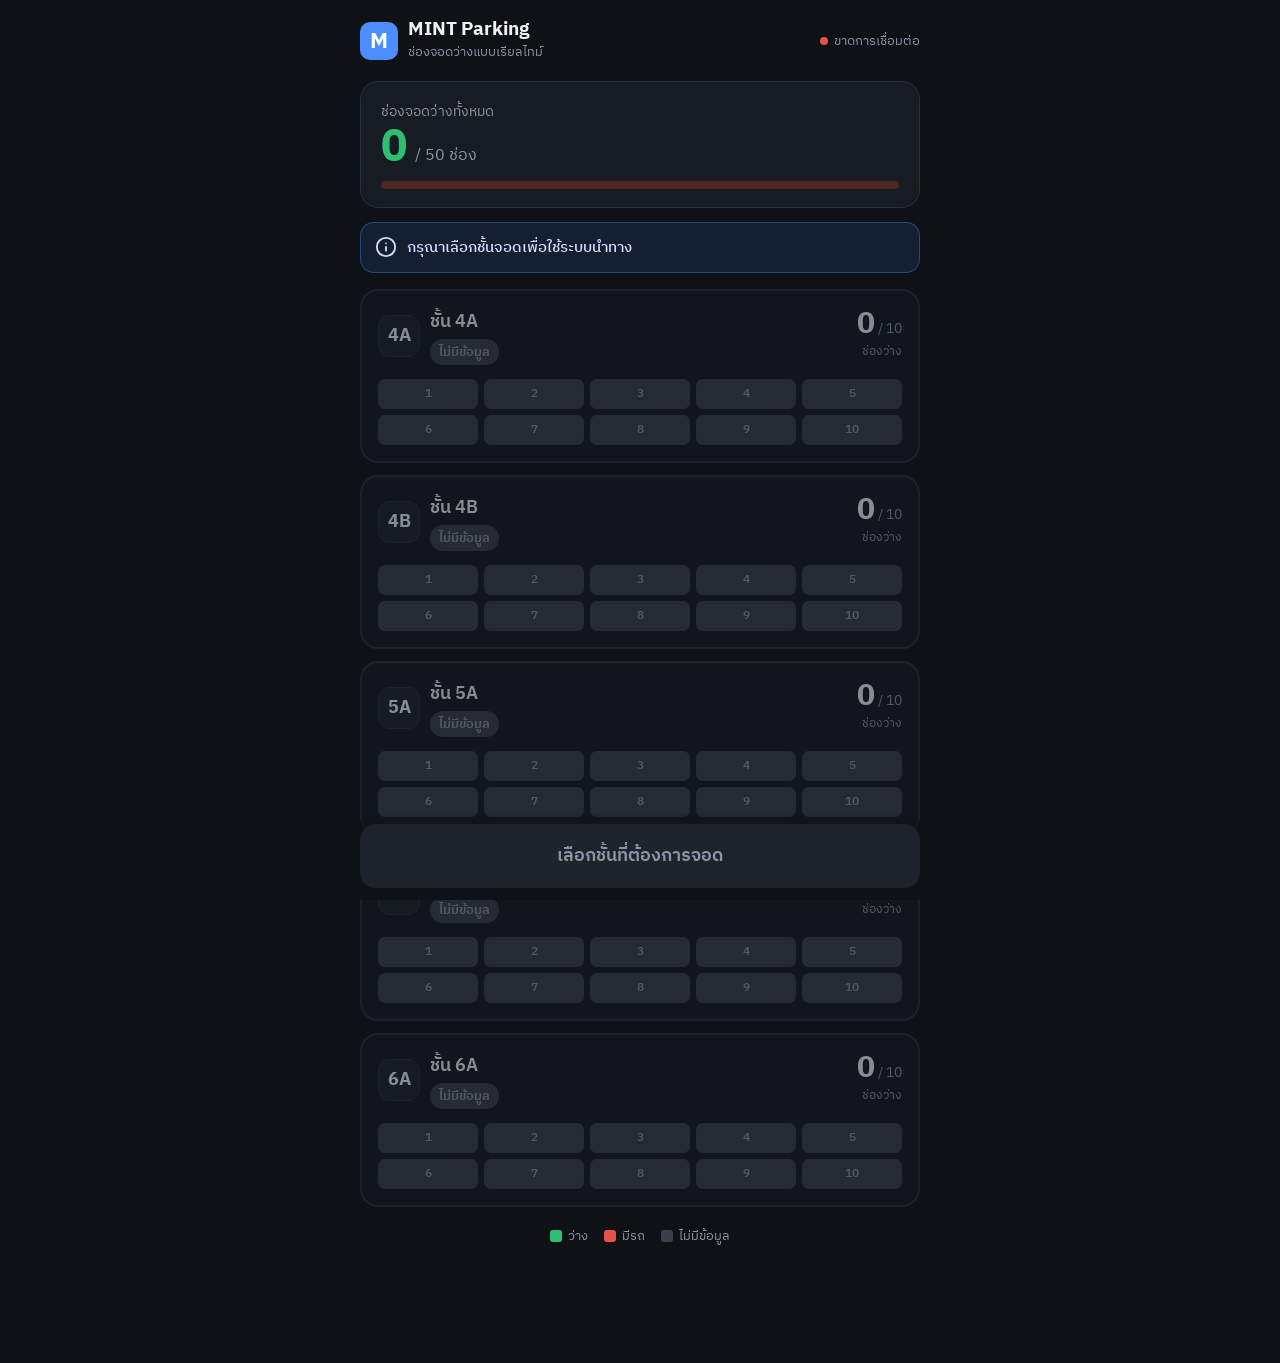
==== commit 7041612c: "Update index.html" ====
--- a/index.html
+++ b/index.html
@@ -4,7 +4,7 @@
 <meta charset="utf-8">
 <meta name="viewport" content="width=device-width,initial-scale=1,viewport-fit=cover">
 <meta name="theme-color" content="#0e1116">
-<title>Smart Parking</title>
+<title>MINT Parking</title>
 <link rel="preconnect" href="https://fonts.googleapis.com">
 <link href="https://fonts.googleapis.com/css2?family=IBM+Plex+Sans+Thai:wght@400;500;600;700&display=swap" rel="stylesheet">
 <!-- แก้ไฟล์ CSS/JS เมื่อไร ให้เพิ่มเลข ?v= เพื่อให้มือถือโหลดไฟล์ใหม่ -->
@@ -15,8 +15,8 @@
 <div class="wrap">
   <header>
     <div class="brand">
-      <div class="logo">P</div>
-      <div><h1>Smart Parking</h1><small>ช่องจอดว่างแบบเรียลไทม์</small></div>
+      <div class="logo">M</div>
+      <div><h1>MINT Parking</h1><small>ช่องจอดว่างแบบเรียลไทม์</small></div>
     </div>
     <div class="live" id="live"><i></i><span id="liveText">กำลังเชื่อมต่อ</span></div>
   </header>
